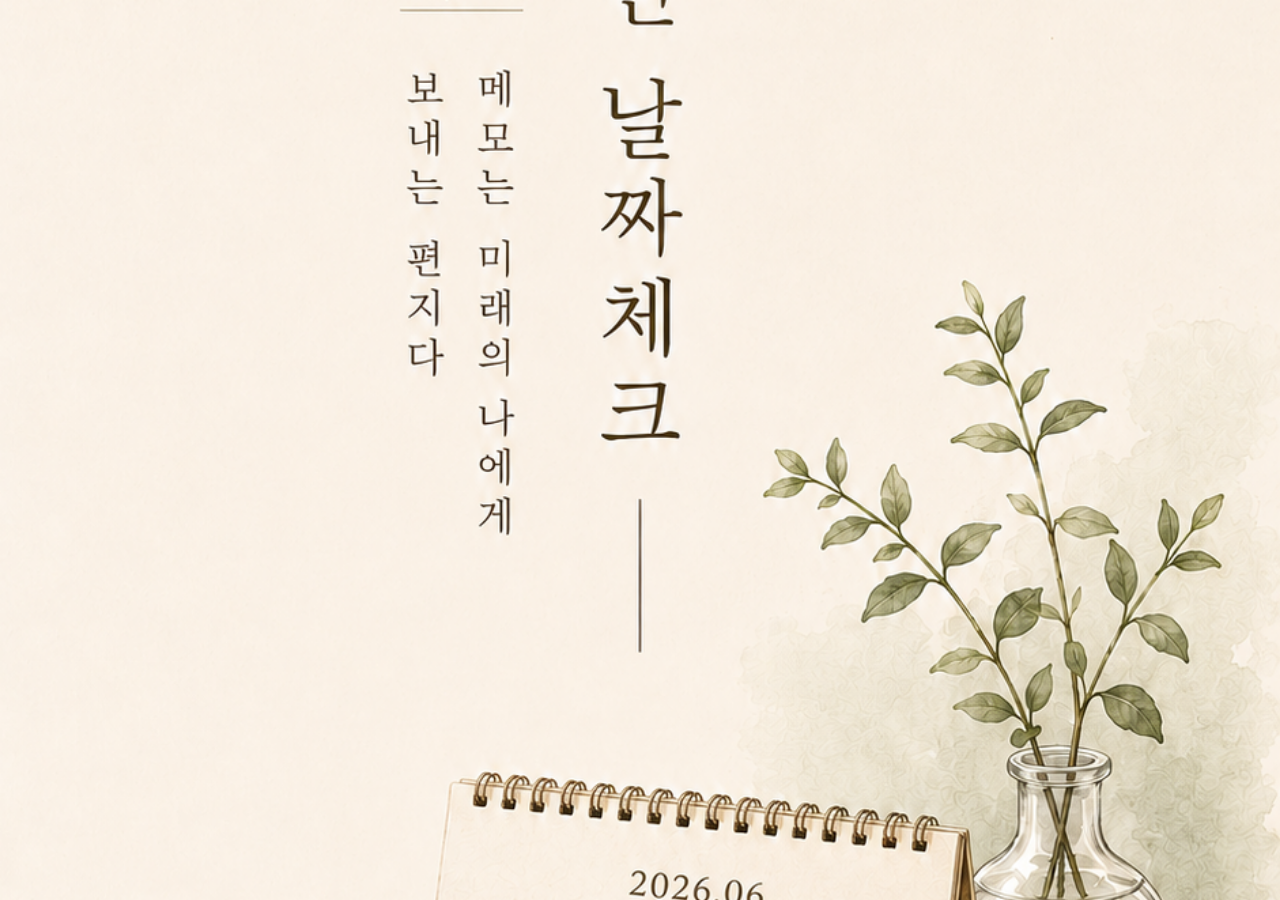
==== index.html @ ee36ecb3 "Update mobile line checker layout" ====
<!doctype html>
<html lang="ko">
  <head>
    <meta charset="UTF-8" />
    <meta name="viewport" content="width=device-width, initial-scale=1.0, viewport-fit=cover" />
    <meta name="theme-color" content="#206080" />
    <meta name="apple-mobile-web-app-capable" content="yes" />
    <meta name="apple-mobile-web-app-title" content="신규회선 날짜체크" />
    <title>신규회선 날짜체크</title>
    <link rel="manifest" href="./manifest.json" />
    <link rel="icon" href="./icon.svg" />
    <link rel="apple-touch-icon" href="./icon.svg" />
    <link rel="stylesheet" href="./styles.css?v=151" />
  </head>
  <body>
    <div id="splashScreen" class="splash-screen" aria-label="시작 화면">
      <img src="./splash.png" alt="적자생존 신규회선 날짜체크 시작 이미지" />
    </div>

    <div id="pinLock" class="pin-lock hidden">
      <div class="pin-card">
        <p class="eyebrow">잠금</p>
        <h2>PIN을 입력하세요</h2>
        <input id="pinUnlockInput" type="password" inputmode="numeric" maxlength="12" placeholder="PIN" />
        <button id="pinUnlockButton" type="button">열기</button>
        <p id="pinMessage" class="pin-message"></p>
      </div>
    </div>

    <main class="app">
      <section class="topbar">
        <div class="app-version">v.1.5.1 by 후추</div>
        <div class="title-block">
          <p class="eyebrow" aria-hidden="true">&nbsp;</p>
          <div class="title-line">
            <h1>신규회선 날짜체크</h1>
          </div>
          <p class="tagline">메모는 미래의 나에게 보내는 편지다.</p>
        </div>
        <div class="today-box">
          <span>오늘</span>
          <strong id="todayText"></strong>
        </div>
      </section>

      <section id="backupNotice" class="notice hidden" aria-label="백업 알림"></section>

      <section class="entry-panel" aria-label="신규회선 입력">
        <div class="panel-title">
          <strong>회선 추가 입력하기</strong>
        </div>
        <form id="lineForm" class="line-form">
          <label>
            <span>명의자</span>
            <input id="ownerInput" type="text" autocomplete="off" placeholder="홍길동" required />
          </label>
          <label>
            <span>통신사</span>
            <input id="carrierInput" type="text" placeholder="통신사" required />
          </label>
          <label>
            <span>신규날짜</span>
            <input id="dateInput" type="date" required />
          </label>
          <label>
            <span>신규번호</span>
            <input id="phoneInput" type="tel" inputmode="numeric" autocomplete="off" placeholder="010-0000-0000" required />
          </label>
          <div id="duplicateWarning" class="duplicate-warning hidden"></div>
          <div class="form-actions">
            <button id="submitButton" type="submit" class="primary-action">추가</button>
            <button id="cancelEditButton" type="button" class="secondary hidden">취소</button>
          </div>
        </form>
      </section>

      <section class="info-strip" aria-label="저장과 공유 안내">
        <span>데이터는 현재 브라우저에 자동 저장됩니다.</span>
        <span>백업 파일을 저장해두면 다른 기기에서도 복원할 수 있습니다.</span>
      </section>

      <section class="controls" aria-label="목록 관리">
        <label>
          <span>명의자 보기</span>
          <select id="ownerFilter">
            <option value="all">전체</option>
          </select>
        </label>
        <div class="button-row">
          <div class="button-row-left">
            <button id="pinButton" type="button" class="secondary pin-action">PIN 설정</button>
          </div>
          <div class="button-row-right">
            <button id="backupButton" type="button" class="secondary">백업 저장</button>
            <button id="restoreButton" type="button" class="secondary">백업 불러오기</button>
          </div>
        </div>
        <p id="backupStatus" class="backup-status"></p>
        <input id="restoreInput" type="file" accept="application/json,.json" hidden />
      </section>

      <section id="summaryGrid" class="summary-grid" aria-label="명의자별 요약"></section>

      <section class="table-wrap" aria-label="신규회선 목록">
        <table>
          <thead>
            <tr>
              <th>회선정보</th>
              <th></th>
            </tr>
          </thead>
          <tbody id="lineTable"></tbody>
        </table>
        <div id="emptyState" class="empty-state">
          <strong>아직 등록된 회선이 없습니다.</strong>
          <span>명의자, 통신사, 신규날짜, 신규번호를 넣으면 다음 가능 날짜가 자동 계산됩니다.</span>
        </div>
      </section>
    </main>

    <script src="./app.js?v=151"></script>
  </body>
</html>
---- styles.css ----
:root {
  color-scheme: light;
  --ink: #16202a;
  --muted: #697381;
  --line: #dbe4e8;
  --panel: #ffffff;
  --page: #f4f6f3;
  --green: #206080;
  --green-deep: #17475f;
  --green-soft: #e8f2f4;
  --yellow: #fff1a8;
  --yellow-border: #dfb400;
  --gray-row: #eef1f5;
  --red: #b42318;
  --red-soft: #fff1f0;
  --shadow: 0 18px 46px rgba(31, 41, 51, 0.1);
}

* {
  box-sizing: border-box;
}

body {
  margin: 0;
  min-width: 320px;
  background:
    linear-gradient(180deg, rgba(32, 96, 128, 0.12), rgba(244, 246, 243, 0) 280px),
    var(--page);
  color: var(--ink);
  font-family:
    "Segoe UI",
    "Malgun Gothic",
    system-ui,
    sans-serif;
}

button,
input,
select,
textarea {
  font: inherit;
}

button {
  border: 0;
  border-radius: 8px;
  background: var(--green);
  color: white;
  cursor: pointer;
  font-weight: 700;
  min-height: 30px;
  padding: 0 12px;
}

button:hover {
  filter: brightness(0.95);
}

.splash-screen {
  align-items: center;
  background: #0d0905;
  bottom: 0;
  display: flex;
  justify-content: center;
  left: 0;
  opacity: 1;
  position: fixed;
  right: 0;
  top: 0;
  transition:
    opacity 420ms ease,
    visibility 420ms ease;
  visibility: visible;
  z-index: 30;
}

.splash-screen img {
  height: 100%;
  object-fit: cover;
  width: 100%;
}

.splash-screen.is-hidden {
  opacity: 0;
  pointer-events: none;
  visibility: hidden;
}

.app {
  display: flex;
  flex-direction: column;
  width: min(1180px, calc(100% - 32px));
  margin: 0 auto;
  padding: 18px 0 44px;
}

.topbar {
  order: 1;
}

.notice {
  order: 2;
}

.entry-panel {
  order: 3;
}

.info-strip {
  order: 4;
}

.controls {
  order: 5;
}

.summary-grid {
  order: 6;
}

.table-wrap {
  order: 7;
}

.app.has-records .controls {
  order: 3;
}

.app.has-records .summary-grid {
  order: 4;
}

.app.has-records .table-wrap {
  order: 5;
}

.app.has-records .entry-panel {
  order: 6;
  margin-top: 14px;
}

.app.has-records .info-strip {
  order: 7;
}

.topbar {
  align-items: center;
  display: grid;
  gap: 8px;
  justify-items: center;
  margin-bottom: 14px;
  position: relative;
  text-align: center;
}

.title-block {
  display: grid;
  gap: 4px;
  justify-items: center;
  min-width: 0;
}

.title-line {
  display: grid;
  justify-items: center;
}

.eyebrow {
  color: var(--green);
  font-size: 14px;
  font-weight: 800;
  line-height: 1;
  margin: 0;
  min-height: 14px;
}

h1 {
  font-size: 34px;
  letter-spacing: 0;
  line-height: 1.15;
  margin: 0;
}

.tagline {
  color: #8a4f22;
  font-size: 14px;
  font-weight: 800;
  margin: 0;
}

.today-box {
  align-items: flex-end;
  background: rgba(255, 255, 255, 0.86);
  border: 1px solid var(--line);
  border-radius: 14px;
  box-shadow: 0 12px 28px rgba(31, 41, 51, 0.08);
  display: flex;
  flex-direction: column;
  gap: 4px;
  min-width: 160px;
  padding: 12px 14px;
}

.today-box span {
  color: var(--muted);
  font-size: 13px;
}

.app-version {
  color: #8a94a6;
  font-size: 11px;
  font-weight: 800;
  justify-self: stretch;
  line-height: 1;
  text-align: right;
  width: 100%;
}

.entry-panel,
.controls,
.table-wrap {
  background: rgba(255, 255, 255, 0.88);
  border: 1px solid var(--line);
  border-radius: 16px;
  box-shadow: var(--shadow);
}

.entry-panel {
  background:
    linear-gradient(135deg, rgba(239, 246, 255, 0.95), rgba(255, 255, 255, 0.96) 48%, rgba(255, 251, 235, 0.9)),
    var(--panel);
  border-color: #a9c7f6;
  box-shadow:
    0 18px 42px rgba(37, 99, 235, 0.12),
    inset 0 1px 0 rgba(255, 255, 255, 0.9);
  padding: 14px;
  position: relative;
}

.panel-title {
  align-items: center;
  display: flex;
  gap: 8px;
  margin-bottom: 10px;
}

.panel-title strong {
  color: #1e3a8a;
  font-size: 15px;
}

.panel-title::before {
  background: linear-gradient(135deg, #2563eb, #0f8a83);
  border-radius: 999px;
  content: "";
  height: 8px;
  width: 8px;
}

.info-strip {
  display: flex;
  flex-wrap: wrap;
  gap: 8px;
  margin-top: 10px;
}

.info-strip span {
  background: #eff6ff;
  border: 1px solid #bfdbfe;
  border-radius: 8px;
  color: #1e3a8a;
  font-size: 13px;
  font-weight: 700;
  padding: 8px 10px;
}

.line-form {
  display: grid;
  gap: 10px 12px;
  grid-template-columns: repeat(2, minmax(180px, 320px));
  align-items: end;
  justify-content: center;
  margin: 0 auto;
  max-width: 720px;
}

.form-actions {
  display: grid;
  gap: 8px;
  grid-template-columns: 1fr;
}

.duplicate-warning,
.form-actions {
  grid-column: 1 / -1;
}

label {
  display: grid;
  gap: 7px;
}

.line-form label {
  align-items: center;
  display: grid;
  gap: 8px;
  grid-template-columns: 74px minmax(0, 1fr);
}

.line-form label span {
  font-size: 13px;
}

label span {
  color: var(--muted);
  font-size: 13px;
  font-weight: 700;
}

input,
select,
textarea {
  background: rgba(255, 255, 255, 0.94);
  border: 1px solid #cfdcf0;
  border-radius: 12px;
  box-shadow: inset 0 1px 0 rgba(255, 255, 255, 0.7);
  color: var(--ink);
  min-height: 44px;
  padding: 0 13px;
  width: 100%;
}

.line-form input {
  border-radius: 10px;
  font-size: 13px;
  min-height: 38px;
  padding: 0 10px;
}

input:focus,
select:focus,
textarea:focus {
  border-color: var(--green);
  outline: 3px solid rgba(37, 99, 235, 0.14);
}

textarea {
  min-height: 70px;
  padding: 10px 11px;
  resize: vertical;
}

.duplicate-warning,
.notice {
  background: #fff7d6;
  border: 1px solid #dfb400;
  border-radius: 14px;
  color: #4e3e00;
  font-size: 13px;
  font-weight: 800;
  padding: 10px 12px;
}

.notice {
  margin-bottom: 12px;
  white-space: pre-line;
}

.due-notice {
  background: #fffdf6;
  border: 1px solid #dfc777;
  box-shadow: 0 12px 28px rgba(92, 75, 38, 0.12);
  color: var(--ink);
  display: grid;
  gap: 10px;
  padding: 12px;
  white-space: normal;
}

.notice-heading {
  align-items: center;
  display: flex;
  gap: 10px;
}

.notice-heading > span {
  align-items: center;
  background: #f59e0b;
  border-radius: 999px;
  color: #fff;
  display: inline-flex;
  flex: 0 0 30px;
  font-size: 18px;
  font-weight: 900;
  height: 30px;
  justify-content: center;
  width: 30px;
}

.notice-heading strong {
  display: block;
  font-size: 15px;
}

.notice-heading p {
  color: #7b6a35;
  font-size: 12px;
  margin: 2px 0 0;
}

.notice-list {
  display: grid;
  gap: 6px;
  grid-template-columns: 1fr;
  list-style: none;
  margin: 0;
  padding: 0;
}

.notice-list li {
  align-items: center;
  background: rgba(255, 255, 255, 0.9);
  border: 1px solid rgba(223, 180, 0, 0.28);
  border-radius: 10px;
  display: flex;
  gap: 10px;
  justify-content: space-between;
  min-height: 42px;
  padding: 8px 10px;
}

.notice-list strong {
  color: #2f3746;
  font-size: 16px;
  min-width: 0;
  overflow: hidden;
  text-overflow: ellipsis;
  white-space: nowrap;
}

.notice-list span {
  align-items: baseline;
  color: #0f766e;
  display: inline-flex;
  flex: 0 0 auto;
  gap: 8px;
  justify-content: flex-end;
  min-width: 0;
}

.notice-list b {
  color: #0f766e;
  font-size: 13px;
  font-weight: 900;
  white-space: nowrap;
}

.notice-list em {
  color: #768195;
  font-size: 12px;
  font-style: normal;
  font-weight: 800;
  white-space: nowrap;
}

.primary-action {
  background: linear-gradient(135deg, #2563eb, #0f766e);
  border-radius: 12px;
  box-shadow: 0 12px 24px rgba(37, 99, 235, 0.18);
  height: 30px;
  min-height: 30px;
}

.primary-action:hover {
  filter: brightness(1.02);
  transform: translateY(-1px);
}

.controls {
  align-items: start;
  display: grid;
  gap: 12px;
  grid-template-columns: minmax(200px, 260px) minmax(260px, 1fr);
  margin-top: 14px;
  padding: 14px 16px;
}

.controls label {
  min-width: min(260px, 100%);
}

.button-row {
  display: flex;
  gap: 8px;
  justify-content: space-between;
  justify-self: end;
  width: min(520px, 100%);
}

.button-row-left,
.button-row-right {
  display: flex;
  gap: 8px;
}

.button-row-right {
  justify-content: flex-end;
}

.button-row button {
  font-size: 13px;
  min-height: 30px;
  padding: 0 10px;
  white-space: nowrap;
}

.secondary {
  background: #1d4ed8;
}

.pin-action {
  background: #e5e7eb;
  border: 1px solid #cbd5e1;
  color: #475467;
}

.backup-status {
  color: #667085;
  font-size: 12px;
  font-weight: 700;
  grid-column: 2;
  margin: 2px 0 0;
  text-align: right;
}

.danger {
  background: #fff;
  border: 1px solid #f0b8b3;
  color: var(--red);
}

.summary-grid {
  display: grid;
  gap: 8px;
  grid-template-columns: repeat(auto-fit, minmax(220px, 1fr));
  margin: 10px 0;
}

.summary-card {
  background: rgba(255, 255, 255, 0.94);
  border: 1px solid #d8e1dd;
  border-radius: 10px;
  box-shadow: 0 8px 20px rgba(31, 41, 51, 0.06);
  cursor: pointer;
  padding: 10px;
}

.summary-card:focus,
.summary-card:hover {
  border-color: #93c5fd;
  box-shadow: 0 10px 24px rgba(37, 99, 235, 0.12);
  outline: none;
}

.summary-title {
  align-items: baseline;
  display: flex;
  flex-wrap: wrap;
  gap: 6px 10px;
  margin-bottom: 8px;
}

.summary-title strong {
  font-size: 16px;
}

.summary-title span {
  color: var(--muted);
  font-size: 12px;
  font-weight: 700;
}

.summary-meta {
  display: grid;
  gap: 8px;
  color: var(--muted);
  font-size: 14px;
}

.summary-date {
  align-items: center;
  background: #eef6f3;
  border: 1px solid #c8dbd2;
  border-radius: 8px;
  color: #244a42;
  display: flex;
  gap: 8px;
  justify-content: space-between;
  padding: 7px 9px;
}

.summary-date span,
.summary-date b {
  white-space: nowrap;
}

.table-wrap {
  background: transparent;
  border: 0;
  box-shadow: none;
  overflow: visible;
}

table {
  border-collapse: collapse;
  width: 100%;
}

th,
td {
  border-bottom: 1px solid var(--line);
  padding: 13px 12px;
  text-align: left;
  vertical-align: middle;
  white-space: nowrap;
}

tbody tr.line-row td {
  padding: 0 0 8px;
}

.line-card {
  background: rgba(255, 255, 255, 0.95);
  border: 1px solid #d7e2df;
  border-radius: 10px;
  box-shadow: 0 8px 18px rgba(31, 41, 51, 0.06);
  display: grid;
  gap: 7px;
  padding: 8px;
}

.line-card-head {
  align-items: center;
  display: flex;
  gap: 8px;
  justify-content: space-between;
  min-width: 0;
}

.line-card-head > div:first-child {
  align-items: baseline;
  display: flex;
  gap: 8px;
  min-width: 0;
}

.line-card-head strong {
  color: #16202a;
  font-size: 14px;
  white-space: nowrap;
}

.line-card-head span {
  color: var(--muted);
  font-size: 12px;
  font-weight: 800;
  min-width: 0;
  overflow: hidden;
  text-overflow: ellipsis;
  white-space: nowrap;
}

.line-card-fields {
  align-items: center;
  display: grid;
  gap: 6px;
  grid-template-columns: repeat(3, minmax(0, 1fr));
}

.line-field {
  align-items: center;
  background: #f8fafc;
  border: 1px solid #e3eaf5;
  border-radius: 8px;
  display: flex;
  gap: 6px;
  justify-content: space-between;
  min-width: 0;
  overflow-wrap: anywhere;
  padding: 5px 7px;
}

.line-field b {
  color: var(--muted);
  font-size: 11px;
  font-weight: 800;
  line-height: 1.2;
  white-space: nowrap;
}

.line-field em {
  color: #263241;
  font-size: 11px;
  font-style: normal;
  font-weight: 800;
  line-height: 1.2;
  min-width: 0;
  text-align: right;
  white-space: nowrap;
}

.line-field em:not(.dday) {
  overflow: hidden;
  text-overflow: ellipsis;
}

.line-field .dday {
  flex: 0 0 auto;
}

th {
  background: #f8fafc;
  color: var(--muted);
  font-size: 13px;
  font-weight: 800;
}

tbody tr.recent {
  background: transparent;
}

tbody tr.old {
  background: transparent;
  color: #7b8491;
}

.next-soon {
  background: #fff7c2;
  border: 1px solid #ecc94b;
  border-radius: 12px;
  color: #3f3500;
  font-weight: 800;
}

.badge {
  border-radius: 999px;
  display: inline-flex;
  font-size: 12px;
  font-weight: 800;
  padding: 5px 9px;
}

.badge.recent {
  background: var(--green-soft);
  color: var(--green);
}

.badge.old {
  background: #d8dee7;
  color: #596273;
}

.badge.planned {
  background: #e0efff;
  color: #175cd3;
}

.dday {
  border-radius: 999px;
  display: inline-flex;
  font-size: 12px;
  font-weight: 900;
  padding: 5px 9px;
}

.dday.wait {
  background: #eef1f5;
  color: #596273;
}

.dday.soon {
  background: #fff1a8;
  color: #4e3e00;
}

.dday.ready {
  background: #dcfae6;
  color: #067647;
}

.owner-header td {
  background: transparent;
  border: 0;
  padding: 0;
}

.owner-header button {
  align-items: center;
  background: #206080;
  border: 1px solid #17475f;
  border-radius: 10px;
  color: #fff;
  display: flex;
  gap: 8px;
  justify-content: flex-start;
  min-height: 34px;
  padding: 0 10px;
  width: 100%;
}

.owner-toggle-icon {
  align-items: center;
  border: 1px solid rgba(255, 255, 255, 0.5);
  border-radius: 999px;
  display: inline-flex;
  flex: 0 0 22px;
  font-size: 13px;
  height: 22px;
  justify-content: center;
  line-height: 1;
  width: 22px;
}

.owner-header small {
  color: rgba(255, 255, 255, 0.82);
  font-size: 12px;
  font-weight: 800;
}

.delete-button {
  background: #dc2626;
  border: 1px solid #b91c1c;
  color: #fff;
  font-size: 12px;
  height: 26px;
  min-height: 26px;
  padding: 0 8px;
}

.edit-button {
  background: #2563eb;
  border: 1px solid #1d4ed8;
  color: #fff;
  font-size: 12px;
  height: 26px;
  min-height: 26px;
  padding: 0 8px;
}

.row-button-group {
  display: flex;
  flex: 0 0 auto;
  gap: 5px;
  justify-content: flex-end;
}

.hidden {
  display: none !important;
}

.pin-lock {
  align-items: center;
  background: rgba(15, 23, 42, 0.44);
  bottom: 0;
  display: flex;
  justify-content: center;
  left: 0;
  padding: 18px;
  position: fixed;
  right: 0;
  top: 0;
  z-index: 10;
}

.pin-card {
  background: #fff;
  border-radius: 12px;
  box-shadow: 0 24px 70px rgba(15, 23, 42, 0.28);
  display: grid;
  gap: 12px;
  max-width: 360px;
  padding: 22px;
  width: 100%;
}

.pin-card h2 {
  font-size: 24px;
  margin: 0;
}

.pin-message {
  color: var(--red);
  font-size: 13px;
  font-weight: 800;
  margin: 0;
  min-height: 18px;
}

.empty-state {
  align-items: center;
  color: var(--muted);
  display: none;
  flex-direction: column;
  gap: 8px;
  padding: 44px 16px;
  text-align: center;
}

.empty-state strong {
  color: var(--ink);
  font-size: 18px;
}

@media (max-width: 880px) {
  .controls {
    align-items: stretch;
    grid-template-columns: 1fr;
  }

  .backup-status {
    grid-column: 1;
  }

  .today-box {
    align-items: flex-start;
  }

  .line-form {
    grid-template-columns: repeat(2, minmax(0, 1fr));
  }

  .line-form .form-actions {
    grid-column: 1 / -1;
  }

  .form-actions button {
    width: 100%;
  }

  .table-wrap {
    overflow-x: auto;
  }
}

@media (max-width: 700px) {
  .app {
    width: min(100% - 18px, 1180px);
    padding: 12px 0 30px;
  }

  .topbar {
    gap: 8px;
    margin-bottom: 10px;
  }

  .eyebrow {
    font-size: 12px;
    min-height: 12px;
  }

  h1 {
    font-size: 25px;
  }

  .today-box {
    min-width: auto;
  }

  .controls label,
  .button-row button {
    width: 100%;
  }

  .button-row {
    width: 100%;
  }

  .button-row-left,
  .button-row-right {
    flex: 1;
  }

  .button-row-right {
    justify-content: flex-end;
    width: 100%;
  }

  .info-strip {
    display: grid;
  }

  .summary-grid {
    grid-template-columns: 1fr;
  }

  .table-wrap {
    background: transparent;
    border: 0;
    overflow: visible;
  }

  table,
  tbody,
  tr,
  td {
    display: block;
    width: 100%;
  }

  thead {
    display: none;
  }

  tbody {
    display: grid;
    gap: 7px;
  }

  tbody tr {
    overflow: visible;
  }

  tbody tr.owner-header {
    box-shadow: none;
  }

  .owner-header td {
    border-bottom: 0;
    display: block;
    min-height: auto;
    padding: 0;
  }

  .owner-header td::before {
    display: none;
  }

  tbody tr.old {
    background: transparent;
  }

  td {
    border-bottom: 1px solid var(--line);
    padding: 10px 12px;
    white-space: normal;
  }

  td::before {
    display: none;
  }

  .line-card-fields {
    grid-template-columns: repeat(3, minmax(0, 1fr));
  }

  .line-field {
    min-height: 30px;
  }

  .line-field b,
  .line-field em {
    font-size: 10px;
  }

  .line-card-head {
    gap: 6px;
  }

  .line-card-head > div:first-child {
    display: grid;
    gap: 1px;
  }

  .line-card-head strong {
    font-size: 13px;
  }

  .line-card-head span {
    font-size: 11px;
  }

  .row-button-group {
    display: flex;
    gap: 4px;
  }

  .delete-button,
  .edit-button {
    font-size: 11px;
    height: 24px;
    min-height: 24px;
    padding: 0 7px;
    width: auto;
  }
}
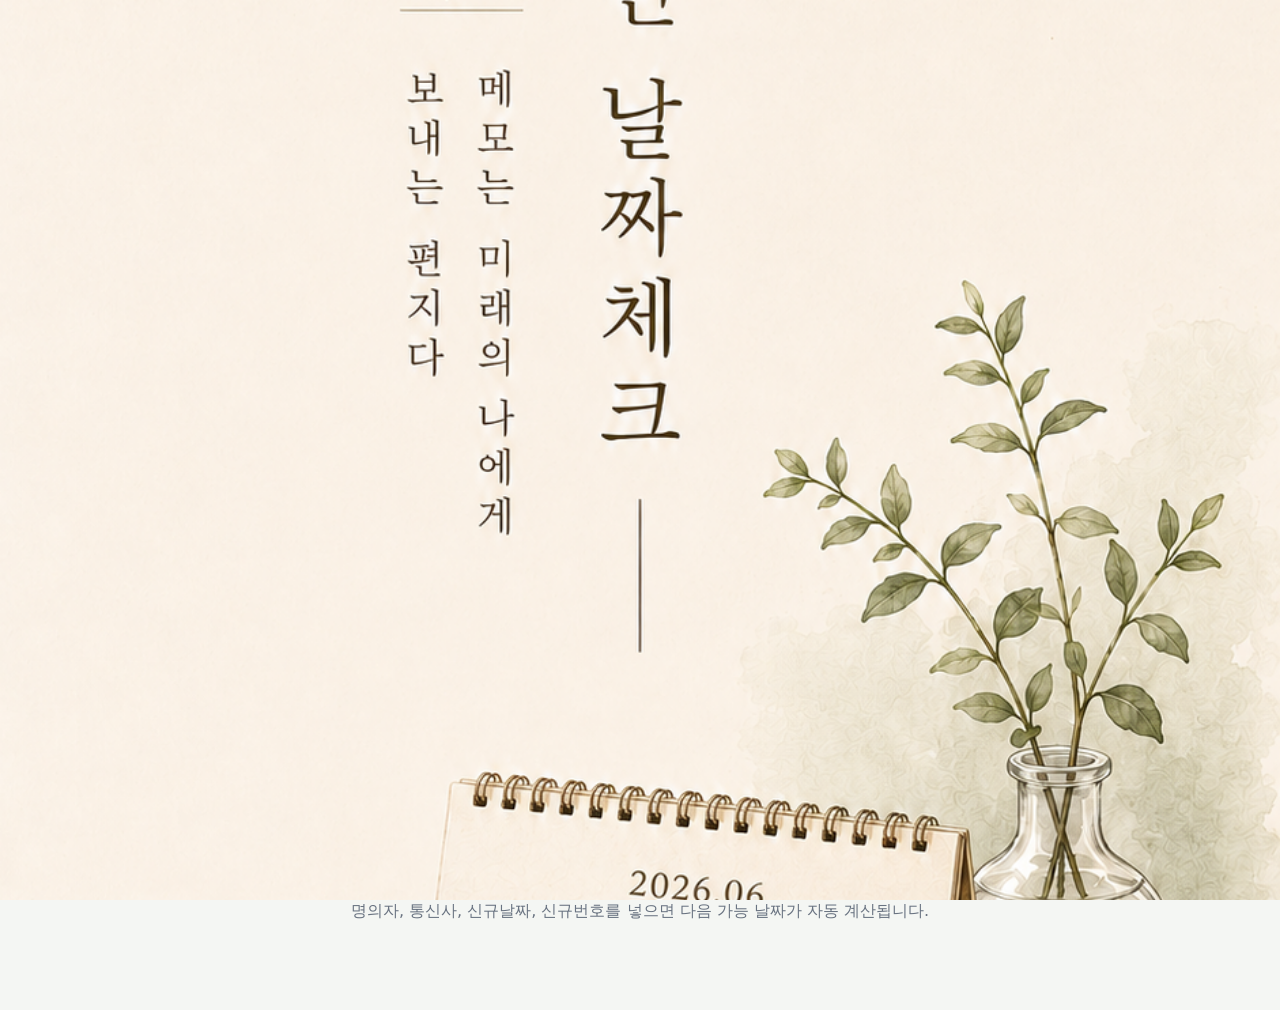
==== commit 849ebea4: "Refine title banner layout" ====
--- a/index.html
+++ b/index.html
@@ -10,7 +10,7 @@
     <link rel="manifest" href="./manifest.json" />
     <link rel="icon" href="./icon.svg" />
     <link rel="apple-touch-icon" href="./icon.svg" />
-    <link rel="stylesheet" href="./styles.css?v=151" />
+    <link rel="stylesheet" href="./styles.css?v=153" />
   </head>
   <body>
     <div id="splashScreen" class="splash-screen" aria-label="시작 화면">
@@ -29,17 +29,15 @@
 
     <main class="app">
       <section class="topbar">
-        <div class="app-version">v.1.5.1 by 후추</div>
         <div class="title-block">
-          <p class="eyebrow" aria-hidden="true">&nbsp;</p>
-          <div class="title-line">
-            <h1>신규회선 날짜체크</h1>
+          <img class="title-banner" src="./title-banner.jpg" alt="신규회선 날짜체크 - 메모는 미래의 나에게 보내는 편지다" />
+        </div>
+        <div class="top-meta">
+          <div class="today-box">
+            <span>오늘</span>
+            <strong id="todayText"></strong>
           </div>
-          <p class="tagline">메모는 미래의 나에게 보내는 편지다.</p>
-        </div>
-        <div class="today-box">
-          <span>오늘</span>
-          <strong id="todayText"></strong>
+          <div class="app-version">v.1.5.2 by 후추</div>
         </div>
       </section>
 
@@ -80,19 +78,16 @@
       </section>
 
       <section class="controls" aria-label="목록 관리">
-        <label>
-          <span>명의자 보기</span>
-          <select id="ownerFilter">
-            <option value="all">전체</option>
-          </select>
-        </label>
+        <select id="ownerFilter" class="visually-hidden" aria-hidden="true" tabindex="-1">
+          <option value="all">전체</option>
+        </select>
         <div class="button-row">
           <div class="button-row-left">
             <button id="pinButton" type="button" class="secondary pin-action">PIN 설정</button>
           </div>
           <div class="button-row-right">
-            <button id="backupButton" type="button" class="secondary">백업 저장</button>
-            <button id="restoreButton" type="button" class="secondary">백업 불러오기</button>
+            <button id="backupButton" type="button" class="secondary">백업저장</button>
+            <button id="restoreButton" type="button" class="secondary">불러오기</button>
           </div>
         </div>
         <p id="backupStatus" class="backup-status"></p>
@@ -118,6 +113,6 @@
       </section>
     </main>
 
-    <script src="./app.js?v=151"></script>
+    <script src="./app.js?v=153"></script>
   </body>
 </html>
--- a/styles.css
+++ b/styles.css
@@ -145,19 +145,28 @@
 
 .topbar {
   align-items: center;
-  display: grid;
-  gap: 8px;
-  justify-items: center;
-  margin-bottom: 14px;
+  background: #f8f8f8;
+  display: grid;
+  gap: 10px;
+  justify-items: stretch;
+  margin-bottom: 8px;
   position: relative;
-  text-align: center;
+  text-align: left;
 }
 
 .title-block {
-  display: grid;
-  gap: 4px;
+  background: #f8f8f8;
+  display: grid;
   justify-items: center;
   min-width: 0;
+  width: 100%;
+}
+
+.title-banner {
+  display: block;
+  height: auto;
+  object-fit: contain;
+  width: 100%;
 }
 
 .title-line {
@@ -189,31 +198,46 @@
 }
 
 .today-box {
-  align-items: flex-end;
-  background: rgba(255, 255, 255, 0.86);
-  border: 1px solid var(--line);
-  border-radius: 14px;
-  box-shadow: 0 12px 28px rgba(31, 41, 51, 0.08);
-  display: flex;
-  flex-direction: column;
-  gap: 4px;
-  min-width: 160px;
-  padding: 12px 14px;
+  align-items: baseline;
+  display: inline-flex;
+  gap: 7px;
+  min-width: 0;
+  padding: 0;
 }
 
 .today-box span {
-  color: var(--muted);
-  font-size: 13px;
+  color: #263241;
+  font-size: 14px;
+  font-weight: 900;
+}
+
+.today-box span::after {
+  content: "|";
+  margin-left: 7px;
+}
+
+.today-box strong {
+  color: #263241;
+  font-size: 14px;
+  font-weight: 900;
+  white-space: nowrap;
+}
+
+.top-meta {
+  align-items: end;
+  display: flex;
+  justify-content: space-between;
+  min-width: 0;
+  width: 100%;
 }
 
 .app-version {
-  color: #8a94a6;
+  color: #333d49;
   font-size: 11px;
   font-weight: 800;
-  justify-self: stretch;
   line-height: 1;
   text-align: right;
-  width: 100%;
+  white-space: nowrap;
 }
 
 .entry-panel,
@@ -477,24 +501,17 @@
 }
 
 .controls {
-  align-items: start;
-  display: grid;
-  gap: 12px;
-  grid-template-columns: minmax(200px, 260px) minmax(260px, 1fr);
-  margin-top: 14px;
-  padding: 14px 16px;
-}
-
-.controls label {
-  min-width: min(260px, 100%);
+  display: grid;
+  gap: 8px;
+  margin-top: 10px;
+  padding: 10px 12px;
 }
 
 .button-row {
   display: flex;
   gap: 8px;
   justify-content: space-between;
-  justify-self: end;
-  width: min(520px, 100%);
+  width: 100%;
 }
 
 .button-row-left,
@@ -514,6 +531,10 @@
   white-space: nowrap;
 }
 
+.button-row-right button {
+  width: 82px;
+}
+
 .secondary {
   background: #1d4ed8;
 }
@@ -528,9 +549,19 @@
   color: #667085;
   font-size: 12px;
   font-weight: 700;
-  grid-column: 2;
   margin: 2px 0 0;
   text-align: right;
+}
+
+.visually-hidden {
+  clip: rect(0 0 0 0);
+  clip-path: inset(50%);
+  height: 1px;
+  overflow: hidden;
+  position: absolute;
+  top: auto;
+  white-space: nowrap;
+  width: 1px;
 }
 
 .danger {
@@ -542,7 +573,7 @@
 .summary-grid {
   display: grid;
   gap: 8px;
-  grid-template-columns: repeat(auto-fit, minmax(220px, 1fr));
+  grid-template-columns: repeat(4, minmax(0, 1fr));
   margin: 10px 0;
 }
 
@@ -596,12 +627,18 @@
   display: flex;
   gap: 8px;
   justify-content: space-between;
+  min-width: 0;
   padding: 7px 9px;
 }
 
-.summary-date span,
+.summary-date span {
+  white-space: nowrap;
+}
+
 .summary-date b {
-  white-space: nowrap;
+  min-width: 0;
+  overflow-wrap: anywhere;
+  text-align: right;
 }
 
 .table-wrap {
@@ -635,8 +672,8 @@
   border-radius: 10px;
   box-shadow: 0 8px 18px rgba(31, 41, 51, 0.06);
   display: grid;
-  gap: 7px;
-  padding: 8px;
+  gap: 8px;
+  padding: 9px;
 }
 
 .line-card-head {
@@ -656,13 +693,13 @@
 
 .line-card-head strong {
   color: #16202a;
-  font-size: 14px;
+  font-size: 15px;
   white-space: nowrap;
 }
 
 .line-card-head span {
   color: var(--muted);
-  font-size: 12px;
+  font-size: 14px;
   font-weight: 800;
   min-width: 0;
   overflow: hidden;
@@ -683,16 +720,16 @@
   border: 1px solid #e3eaf5;
   border-radius: 8px;
   display: flex;
-  gap: 6px;
+  gap: 5px;
   justify-content: space-between;
   min-width: 0;
   overflow-wrap: anywhere;
-  padding: 5px 7px;
+  padding: 6px 7px;
 }
 
 .line-field b {
   color: var(--muted);
-  font-size: 11px;
+  font-size: 12px;
   font-weight: 800;
   line-height: 1.2;
   white-space: nowrap;
@@ -700,7 +737,7 @@
 
 .line-field em {
   color: #263241;
-  font-size: 11px;
+  font-size: 12px;
   font-style: normal;
   font-weight: 800;
   line-height: 1.2;
@@ -911,18 +948,15 @@
   font-size: 18px;
 }
 
+@media (max-width: 1100px) {
+  .summary-grid {
+    grid-template-columns: repeat(3, minmax(0, 1fr));
+  }
+}
+
 @media (max-width: 880px) {
   .controls {
     align-items: stretch;
-    grid-template-columns: 1fr;
-  }
-
-  .backup-status {
-    grid-column: 1;
-  }
-
-  .today-box {
-    align-items: flex-start;
   }
 
   .line-form {
@@ -950,7 +984,7 @@
 
   .topbar {
     gap: 8px;
-    margin-bottom: 10px;
+    margin-bottom: 7px;
   }
 
   .eyebrow {
@@ -962,13 +996,13 @@
     font-size: 25px;
   }
 
-  .today-box {
-    min-width: auto;
-  }
-
-  .controls label,
-  .button-row button {
+  .title-banner {
     width: 100%;
+  }
+
+  .today-box span,
+  .today-box strong {
+    font-size: 13px;
   }
 
   .button-row {
@@ -982,7 +1016,10 @@
 
   .button-row-right {
     justify-content: flex-end;
-    width: 100%;
+  }
+
+  .button-row-right button {
+    width: 74px;
   }
 
   .info-strip {
@@ -1054,12 +1091,13 @@
   }
 
   .line-field {
-    min-height: 30px;
+    min-height: 32px;
+    padding: 5px 6px;
   }
 
   .line-field b,
   .line-field em {
-    font-size: 10px;
+    font-size: 12px;
   }
 
   .line-card-head {
@@ -1072,11 +1110,11 @@
   }
 
   .line-card-head strong {
-    font-size: 13px;
+    font-size: 15px;
   }
 
   .line-card-head span {
-    font-size: 11px;
+    font-size: 14px;
   }
 
   .row-button-group {
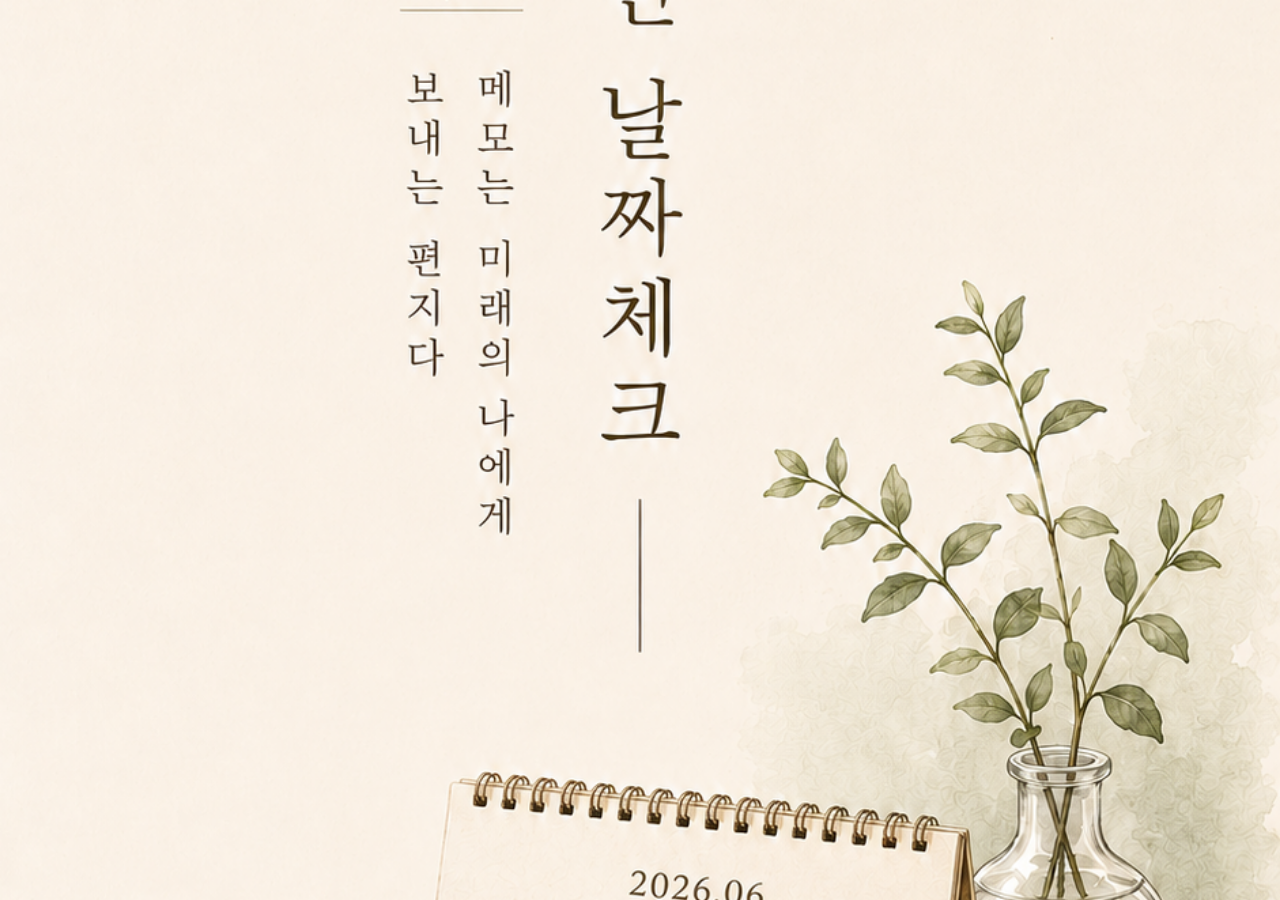
==== commit 5487cb00: "모바일 화면 요약 및 타이틀 개선" ====
--- a/index.html
+++ b/index.html
@@ -10,7 +10,7 @@
     <link rel="manifest" href="./manifest.json" />
     <link rel="icon" href="./icon.svg" />
     <link rel="apple-touch-icon" href="./icon.svg" />
-    <link rel="stylesheet" href="./styles.css?v=153" />
+    <link rel="stylesheet" href="./styles.css?v=156" />
   </head>
   <body>
     <div id="splashScreen" class="splash-screen" aria-label="시작 화면">
@@ -30,7 +30,8 @@
     <main class="app">
       <section class="topbar">
         <div class="title-block">
-          <img class="title-banner" src="./title-banner.jpg" alt="신규회선 날짜체크 - 메모는 미래의 나에게 보내는 편지다" />
+          <h1 id="appTitle">신규회선 날짜체크</h1>
+          <p id="taglineText" class="tagline" aria-live="polite"></p>
         </div>
         <div class="top-meta">
           <div class="today-box">
@@ -113,6 +114,6 @@
       </section>
     </main>
 
-    <script src="./app.js?v=153"></script>
+    <script src="./app.js?v=156"></script>
   </body>
 </html>
--- a/styles.css
+++ b/styles.css
@@ -145,7 +145,6 @@
 
 .topbar {
   align-items: center;
-  background: #f8f8f8;
   display: grid;
   gap: 10px;
   justify-items: stretch;
@@ -155,17 +154,10 @@
 }
 
 .title-block {
-  background: #f8f8f8;
-  display: grid;
+  display: grid;
+  gap: 6px;
   justify-items: center;
   min-width: 0;
-  width: 100%;
-}
-
-.title-banner {
-  display: block;
-  height: auto;
-  object-fit: contain;
   width: 100%;
 }
 
@@ -184,17 +176,50 @@
 }
 
 h1 {
+  color: #17384a;
   font-size: 34px;
+  font-weight: 900;
   letter-spacing: 0;
   line-height: 1.15;
   margin: 0;
+  text-align: center;
 }
 
 .tagline {
   color: #8a4f22;
   font-size: 14px;
   font-weight: 800;
+  line-height: 1.35;
   margin: 0;
+  min-height: 19px;
+  opacity: 1;
+  text-align: center;
+  transition: opacity 220ms ease;
+}
+
+.tagline::after {
+  color: #8a4f22;
+  content: "";
+  display: inline-block;
+  margin-left: 2px;
+  width: 1px;
+}
+
+.tagline.is-typing::after {
+  animation: caret-blink 650ms step-end infinite;
+  background: currentColor;
+  height: 1em;
+  vertical-align: -0.12em;
+}
+
+.tagline.is-hiding {
+  opacity: 0;
+}
+
+@keyframes caret-blink {
+  50% {
+    opacity: 0;
+  }
 }
 
 .today-box {
@@ -641,6 +666,13 @@
   text-align: right;
 }
 
+.summary-mobile-owner,
+.summary-mobile-count,
+.summary-mobile-date,
+.summary-mobile-dday {
+  display: none;
+}
+
 .table-wrap {
   background: transparent;
   border: 0;
@@ -993,11 +1025,54 @@
   }
 
   h1 {
-    font-size: 25px;
-  }
-
-  .title-banner {
-    width: 100%;
+    font-size: 27px;
+  }
+
+  .tagline {
+    font-size: 13px;
+    min-height: 18px;
+    padding: 0 4px;
+  }
+
+  .due-notice {
+    gap: 8px;
+    padding: 9px;
+  }
+
+  .notice-heading {
+    display: none;
+  }
+
+  .notice-list {
+    gap: 6px 7px;
+    grid-template-columns: repeat(2, minmax(0, 1fr));
+  }
+
+  .notice-list li {
+    display: grid;
+    gap: 2px 5px;
+    grid-template-columns: minmax(34px, auto) minmax(40px, 1fr) minmax(70px, auto);
+    min-height: 35px;
+    padding: 6px 7px;
+  }
+
+  .notice-list strong {
+    font-size: 14px;
+  }
+
+  .notice-list span {
+    display: contents;
+  }
+
+  .notice-list b {
+    font-size: 12px;
+    justify-self: end;
+  }
+
+  .notice-list em {
+    color: #5e6878;
+    font-size: 10px;
+    justify-self: end;
   }
 
   .today-box span,
@@ -1028,6 +1103,64 @@
 
   .summary-grid {
     grid-template-columns: 1fr;
+  }
+
+  .summary-card {
+    padding: 8px 10px;
+  }
+
+  .summary-title {
+    display: none;
+  }
+
+  .summary-meta {
+    display: block;
+  }
+
+  .summary-date {
+    display: grid;
+    gap: 4px 8px;
+    grid-template-columns: minmax(38px, auto) minmax(86px, 1fr) minmax(92px, auto) minmax(48px, auto);
+    padding: 8px 9px;
+  }
+
+  .summary-date > span,
+  .summary-date > b {
+    display: none;
+  }
+
+  .summary-mobile-owner,
+  .summary-mobile-count,
+  .summary-mobile-date,
+  .summary-mobile-dday {
+    display: block;
+    font-size: 12px;
+    font-weight: 900;
+    line-height: 1.2;
+    min-width: 0;
+    white-space: nowrap;
+  }
+
+  .summary-mobile-owner {
+    color: #16202a;
+    font-size: 15px;
+  }
+
+  .summary-mobile-count {
+    color: #596273;
+    overflow: hidden;
+    text-overflow: ellipsis;
+  }
+
+  .summary-mobile-date,
+  .summary-mobile-dday {
+    color: #244a42;
+    justify-self: end;
+    text-align: right;
+  }
+
+  .summary-mobile-date {
+    font-size: 11px;
   }
 
   .table-wrap {
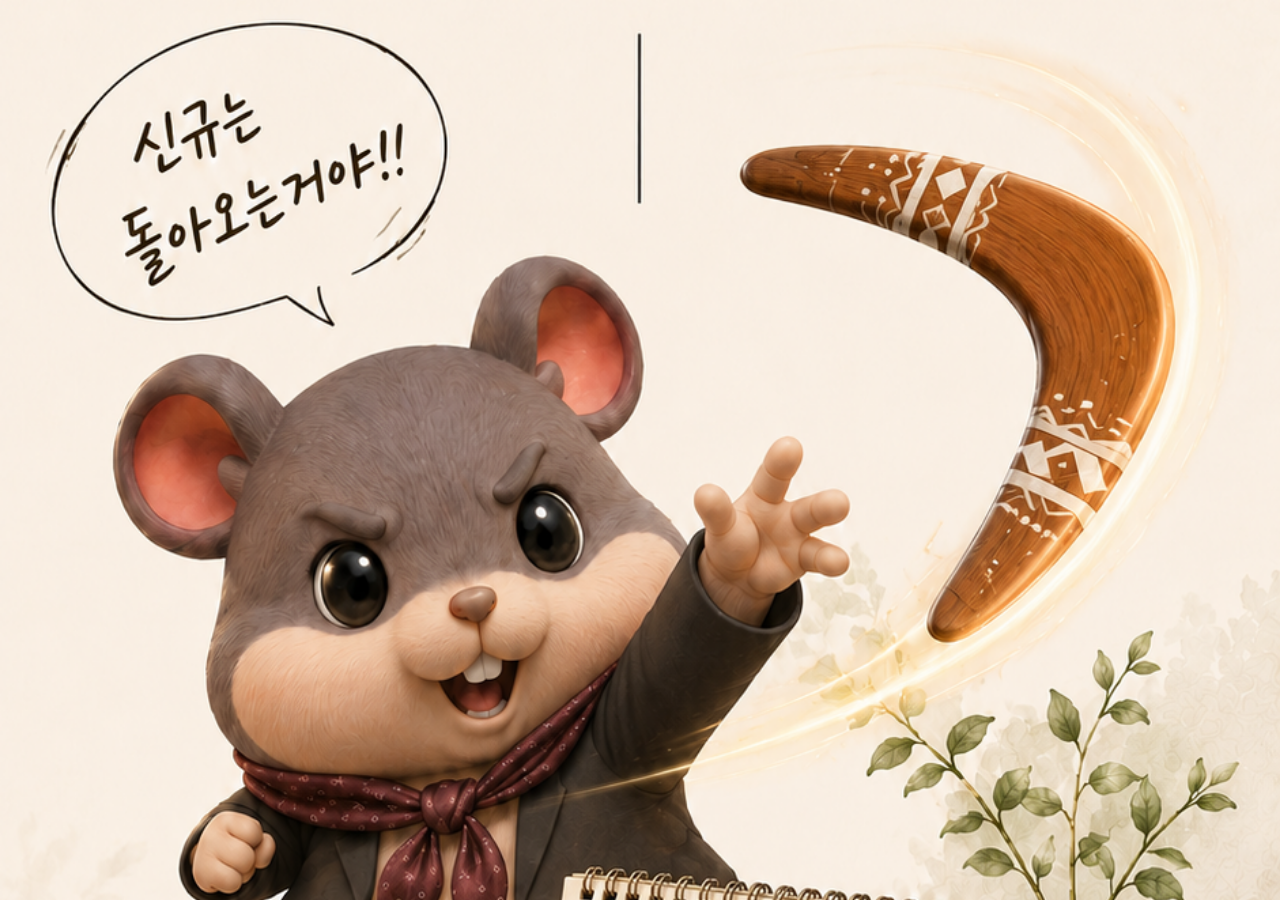
==== commit 43523d27: "Update site content" ====
--- a/index.html
+++ b/index.html
@@ -5,32 +5,23 @@
     <meta name="viewport" content="width=device-width, initial-scale=1.0, viewport-fit=cover" />
     <meta name="theme-color" content="#206080" />
     <meta name="apple-mobile-web-app-capable" content="yes" />
-    <meta name="apple-mobile-web-app-title" content="신규회선 날짜체크" />
-    <title>신규회선 날짜체크</title>
+    <meta name="apple-mobile-web-app-title" content="신규언제와" />
+    <title>신규언제와</title>
     <link rel="manifest" href="./manifest.json" />
-    <link rel="icon" href="./icon.svg" />
-    <link rel="apple-touch-icon" href="./icon.svg" />
-    <link rel="stylesheet" href="./styles.css?v=156" />
+    <link rel="icon" type="image/png" sizes="192x192" href="./app-icon-192.png" />
+    <link rel="apple-touch-icon" href="./apple-touch-icon.png" />
+    <link rel="stylesheet" href="./styles.css?v=163" />
   </head>
   <body>
     <div id="splashScreen" class="splash-screen" aria-label="시작 화면">
-      <img src="./splash.png" alt="적자생존 신규회선 날짜체크 시작 이미지" />
-    </div>
-
-    <div id="pinLock" class="pin-lock hidden">
-      <div class="pin-card">
-        <p class="eyebrow">잠금</p>
-        <h2>PIN을 입력하세요</h2>
-        <input id="pinUnlockInput" type="password" inputmode="numeric" maxlength="12" placeholder="PIN" />
-        <button id="pinUnlockButton" type="button">열기</button>
-        <p id="pinMessage" class="pin-message"></p>
-      </div>
+      <img src="./start-screen.png" alt="신규언제와 시작 이미지" />
     </div>
 
     <main class="app">
       <section class="topbar">
+        <div class="app-version">v.1.6.1 by 후추</div>
         <div class="title-block">
-          <h1 id="appTitle">신규회선 날짜체크</h1>
+          <h1 id="appTitle">신규언제와</h1>
           <p id="taglineText" class="tagline" aria-live="polite"></p>
         </div>
         <div class="top-meta">
@@ -38,11 +29,14 @@
             <span>오늘</span>
             <strong id="todayText"></strong>
           </div>
-          <div class="app-version">v.1.5.2 by 후추</div>
+          <div class="top-actions">
+            <p id="backupStatus" class="backup-status"></p>
+            <button id="noticeButton" type="button" class="mini-action">공지</button>
+            <button id="backupButton" type="button" class="mini-action">저장</button>
+            <button id="restoreButton" type="button" class="mini-action">로드</button>
+          </div>
         </div>
       </section>
-
-      <section id="backupNotice" class="notice hidden" aria-label="백업 알림"></section>
 
       <section class="entry-panel" aria-label="신규회선 입력">
         <div class="panel-title">
@@ -82,16 +76,6 @@
         <select id="ownerFilter" class="visually-hidden" aria-hidden="true" tabindex="-1">
           <option value="all">전체</option>
         </select>
-        <div class="button-row">
-          <div class="button-row-left">
-            <button id="pinButton" type="button" class="secondary pin-action">PIN 설정</button>
-          </div>
-          <div class="button-row-right">
-            <button id="backupButton" type="button" class="secondary">백업저장</button>
-            <button id="restoreButton" type="button" class="secondary">불러오기</button>
-          </div>
-        </div>
-        <p id="backupStatus" class="backup-status"></p>
         <input id="restoreInput" type="file" accept="application/json,.json" hidden />
       </section>
 
@@ -114,6 +98,16 @@
       </section>
     </main>
 
-    <script src="./app.js?v=156"></script>
+    <dialog id="noticeDialog" class="notice-dialog" aria-labelledby="noticeTitle">
+      <form method="dialog" class="notice-card">
+        <div class="notice-card-head">
+          <strong id="noticeTitle">공지사항</strong>
+          <button id="noticeCloseButton" type="button" class="mini-action">닫기</button>
+        </div>
+        <div id="noticeContent" class="notice-content" aria-label="공지 내용"></div>
+      </form>
+    </dialog>
+
+    <script src="./app.js?v=163"></script>
   </body>
 </html>
--- a/styles.css
+++ b/styles.css
@@ -98,28 +98,24 @@
   order: 1;
 }
 
-.notice {
+.entry-panel {
   order: 2;
 }
 
-.entry-panel {
+.info-strip {
   order: 3;
 }
 
-.info-strip {
+.controls {
   order: 4;
 }
 
-.controls {
+.summary-grid {
   order: 5;
 }
 
-.summary-grid {
+.table-wrap {
   order: 6;
-}
-
-.table-wrap {
-  order: 7;
 }
 
 .app.has-records .controls {
@@ -146,7 +142,7 @@
 .topbar {
   align-items: center;
   display: grid;
-  gap: 10px;
+  gap: 8px;
   justify-items: stretch;
   margin-bottom: 8px;
   position: relative;
@@ -249,8 +245,9 @@
 }
 
 .top-meta {
-  align-items: end;
-  display: flex;
+  align-items: center;
+  display: flex;
+  gap: 10px;
   justify-content: space-between;
   min-width: 0;
   width: 100%;
@@ -263,6 +260,38 @@
   line-height: 1;
   text-align: right;
   white-space: nowrap;
+}
+
+.top-actions {
+  align-items: center;
+  display: flex;
+  gap: 5px;
+  justify-content: flex-end;
+  min-width: 0;
+}
+
+.mini-action {
+  background: #2563eb;
+  border: 1px solid #1d4ed8;
+  border-radius: 8px;
+  color: #fff;
+  font-size: 12px;
+  font-weight: 800;
+  height: 26px;
+  min-height: 26px;
+  padding: 0 8px;
+  white-space: nowrap;
+}
+
+#noticeButton {
+  background: #8a4f22;
+  border-color: #6f3f1b;
+}
+
+.mini-action.quiet {
+  background: #fff;
+  border-color: #cbd5e1;
+  color: #475467;
 }
 
 .entry-panel,
@@ -526,10 +555,7 @@
 }
 
 .controls {
-  display: grid;
-  gap: 8px;
-  margin-top: 10px;
-  padding: 10px 12px;
+  display: contents;
 }
 
 .button-row {
@@ -572,10 +598,12 @@
 
 .backup-status {
   color: #667085;
-  font-size: 12px;
+  font-size: 11px;
   font-weight: 700;
-  margin: 2px 0 0;
+  line-height: 1;
+  margin: 0 3px 0 0;
   text-align: right;
+  white-space: nowrap;
 }
 
 .visually-hidden {
@@ -611,6 +639,14 @@
   padding: 10px;
 }
 
+.summary-card:nth-child(odd) {
+  background: rgba(255, 255, 255, 0.96);
+}
+
+.summary-card:nth-child(even) {
+  background: rgba(248, 250, 252, 0.96);
+}
+
 .summary-card:focus,
 .summary-card:hover {
   border-color: #93c5fd;
@@ -644,14 +680,13 @@
 }
 
 .summary-date {
-  align-items: center;
+  align-items: start;
   background: #eef6f3;
   border: 1px solid #c8dbd2;
   border-radius: 8px;
   color: #244a42;
-  display: flex;
-  gap: 8px;
-  justify-content: space-between;
+  display: grid;
+  gap: 5px;
   min-width: 0;
   padding: 7px 9px;
 }
@@ -661,9 +696,17 @@
 }
 
 .summary-date b {
+  align-items: center;
+  display: flex;
+  gap: 6px;
+  justify-content: flex-end;
   min-width: 0;
-  overflow-wrap: anywhere;
   text-align: right;
+}
+
+.summary-dday-value::before {
+  content: "·";
+  margin-right: 6px;
 }
 
 .summary-mobile-owner,
@@ -965,6 +1008,51 @@
   min-height: 18px;
 }
 
+.notice-dialog {
+  border: 0;
+  border-radius: 12px;
+  box-shadow: 0 24px 70px rgba(15, 23, 42, 0.28);
+  max-width: min(520px, calc(100% - 28px));
+  padding: 0;
+  width: 100%;
+}
+
+.notice-dialog::backdrop {
+  background: rgba(15, 23, 42, 0.44);
+}
+
+.notice-card {
+  background: #fff;
+  display: grid;
+  gap: 12px;
+  padding: 16px;
+}
+
+.notice-card-head {
+  align-items: center;
+  display: flex;
+  justify-content: space-between;
+}
+
+.notice-card-head strong {
+  color: #17384a;
+  font-size: 18px;
+  font-weight: 900;
+}
+
+.notice-content {
+  background: #f8fafc;
+  border: 1px solid #dbe4e8;
+  border-radius: 10px;
+  color: #263241;
+  font-size: 13px;
+  line-height: 1.55;
+  min-height: 260px;
+  overflow: auto;
+  padding: 12px;
+  white-space: pre-line;
+}
+
 .empty-state {
   align-items: center;
   color: var(--muted);
@@ -1078,6 +1166,30 @@
   .today-box span,
   .today-box strong {
     font-size: 13px;
+  }
+
+  .top-meta {
+    align-items: flex-start;
+    gap: 6px;
+  }
+
+  .top-actions {
+    flex-wrap: wrap;
+    gap: 4px;
+    max-width: 190px;
+  }
+
+  .backup-status {
+    flex-basis: 100%;
+    font-size: 10px;
+    margin: 0;
+  }
+
+  .mini-action {
+    font-size: 11px;
+    height: 25px;
+    min-height: 25px;
+    padding: 0 7px;
   }
 
   .button-row {
